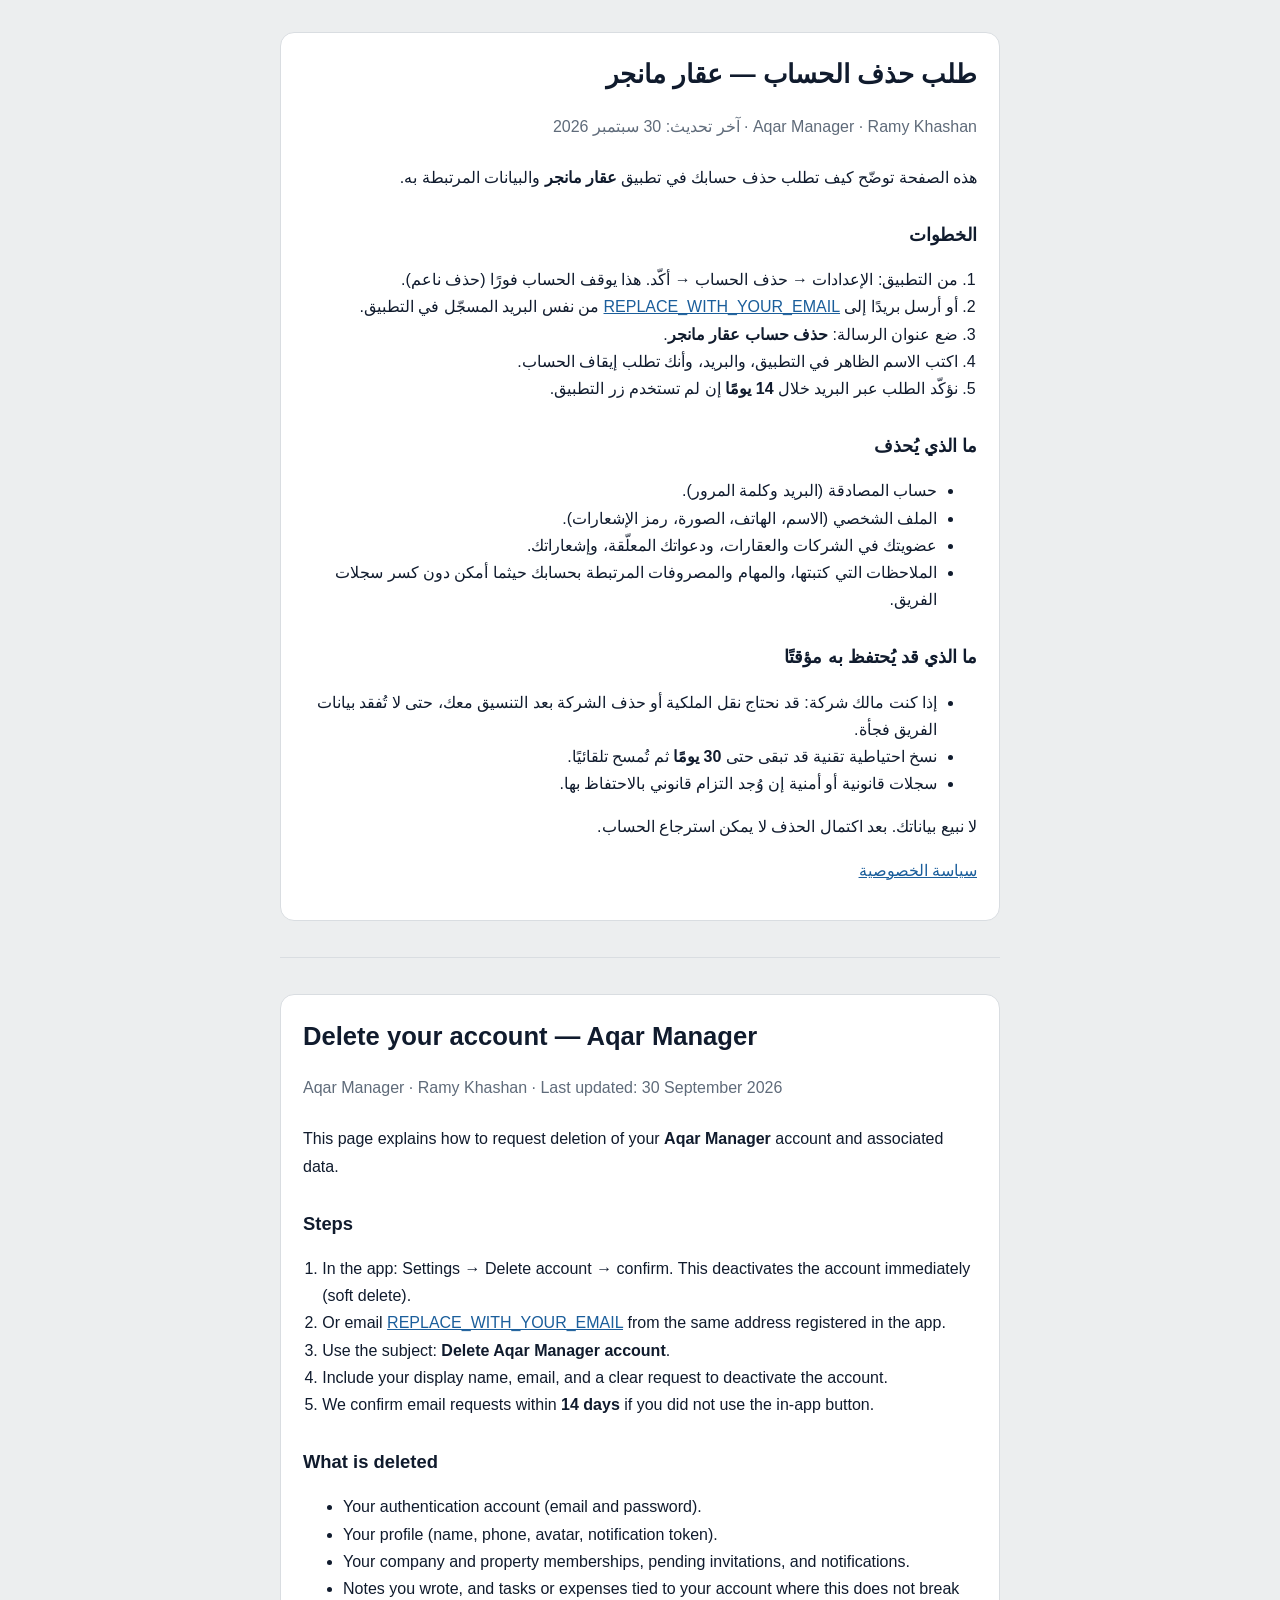
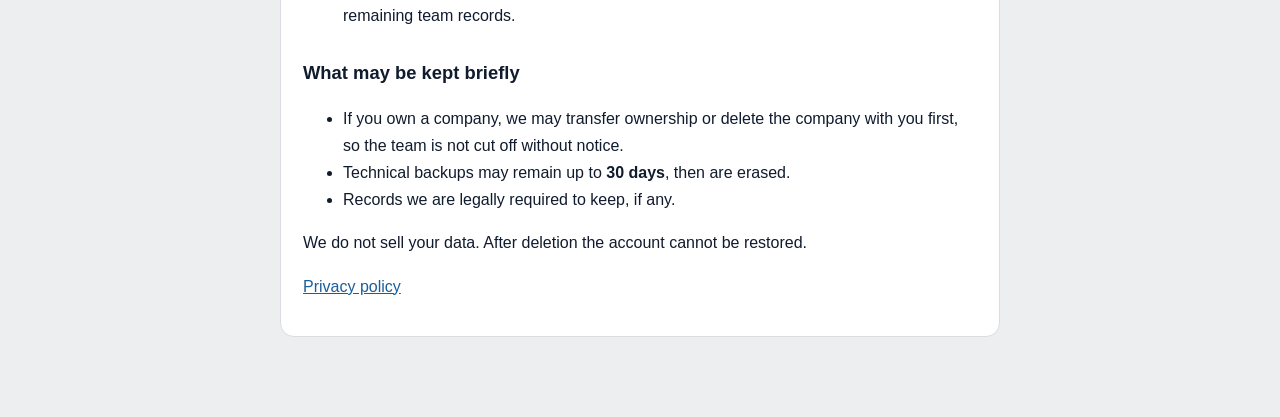
==== delete-account.html @ 36ac996d "Upload aqar manager documents" ====
<!DOCTYPE html>
<html lang="ar" dir="rtl">
<head>
  <meta charset="utf-8" />
  <meta name="viewport" content="width=device-width, initial-scale=1" />
  <title>حذف الحساب — عقار مانجر</title>
  <style>
    :root {
      --ink: #101b2d;
      --muted: #5f6b7a;
      --line: #d9dde1;
      --bg: #eceeef;
      --accent: #1b5e9b;
    }
    * { box-sizing: border-box; }
    body {
      margin: 0;
      font-family: "IBM Plex Sans Arabic", "Segoe UI", Tahoma, sans-serif;
      background: var(--bg);
      color: var(--ink);
      line-height: 1.7;
    }
    main { max-width: 760px; margin: 0 auto; padding: 32px 20px 64px; }
    h1 { font-size: 1.6rem; margin: 0 0 8px; }
    h2 { font-size: 1.15rem; margin: 28px 0 8px; }
    .meta { color: var(--muted); margin-bottom: 24px; }
    section {
      background: #fff;
      border: 1px solid var(--line);
      border-radius: 14px;
      padding: 20px 22px;
      margin-bottom: 16px;
    }
    ol { padding-right: 1.2rem; }
    a { color: var(--accent); }
    hr { border: 0; border-top: 1px solid var(--line); margin: 36px 0; }
    .en { direction: ltr; text-align: left; }
    .en ol { padding-left: 1.2rem; padding-right: 0; }
  </style>
</head>
<body>
  <main>
    <section>
      <h1>طلب حذف الحساب — عقار مانجر</h1>
      <p class="meta">Aqar Manager · Ramy Khashan · آخر تحديث: 30 سبتمبر 2026</p>
      <p>هذه الصفحة توضّح كيف تطلب حذف حسابك في تطبيق <strong>عقار مانجر</strong> والبيانات المرتبطة به.</p>

      <h2>الخطوات</h2>
      <ol>
        <li>من التطبيق: الإعدادات → حذف الحساب → أكّد. هذا يوقف الحساب فورًا (حذف ناعم).</li>
        <li>أو أرسل بريدًا إلى <a href="mailto:REPLACE_WITH_YOUR_EMAIL">REPLACE_WITH_YOUR_EMAIL</a> من نفس البريد المسجّل في التطبيق.</li>
        <li>ضع عنوان الرسالة: <strong>حذف حساب عقار مانجر</strong>.</li>
        <li>اكتب الاسم الظاهر في التطبيق، والبريد، وأنك تطلب إيقاف الحساب.</li>
        <li>نؤكّد الطلب عبر البريد خلال <strong>14 يومًا</strong> إن لم تستخدم زر التطبيق.</li>
      </ol>

      <h2>ما الذي يُحذف</h2>
      <ul>
        <li>حساب المصادقة (البريد وكلمة المرور).</li>
        <li>الملف الشخصي (الاسم، الهاتف، الصورة، رمز الإشعارات).</li>
        <li>عضويتك في الشركات والعقارات، ودعواتك المعلّقة، وإشعاراتك.</li>
        <li>الملاحظات التي كتبتها، والمهام والمصروفات المرتبطة بحسابك حيثما أمكن دون كسر سجلات الفريق.</li>
      </ul>

      <h2>ما الذي قد يُحتفظ به مؤقتًا</h2>
      <ul>
        <li>إذا كنت مالك شركة: قد نحتاج نقل الملكية أو حذف الشركة بعد التنسيق معك، حتى لا تُفقد بيانات الفريق فجأة.</li>
        <li>نسخ احتياطية تقنية قد تبقى حتى <strong>30 يومًا</strong> ثم تُمسح تلقائيًا.</li>
        <li>سجلات قانونية أو أمنية إن وُجد التزام قانوني بالاحتفاظ بها.</li>
      </ul>
      <p>لا نبيع بياناتك. بعد اكتمال الحذف لا يمكن استرجاع الحساب.</p>
      <p><a href="privacy.html">سياسة الخصوصية</a></p>
    </section>

    <hr />

    <section class="en" lang="en">
      <h1>Delete your account — Aqar Manager</h1>
      <p class="meta">Aqar Manager · Ramy Khashan · Last updated: 30 September 2026</p>
      <p>This page explains how to request deletion of your <strong>Aqar Manager</strong> account and associated data.</p>

      <h2>Steps</h2>
      <ol>
        <li>In the app: Settings → Delete account → confirm. This deactivates the account immediately (soft delete).</li>
        <li>Or email <a href="mailto:REPLACE_WITH_YOUR_EMAIL">REPLACE_WITH_YOUR_EMAIL</a> from the same address registered in the app.</li>
        <li>Use the subject: <strong>Delete Aqar Manager account</strong>.</li>
        <li>Include your display name, email, and a clear request to deactivate the account.</li>
        <li>We confirm email requests within <strong>14 days</strong> if you did not use the in-app button.</li>
      </ol>

      <h2>What is deleted</h2>
      <ul>
        <li>Your authentication account (email and password).</li>
        <li>Your profile (name, phone, avatar, notification token).</li>
        <li>Your company and property memberships, pending invitations, and notifications.</li>
        <li>Notes you wrote, and tasks or expenses tied to your account where this does not break remaining team records.</li>
      </ul>

      <h2>What may be kept briefly</h2>
      <ul>
        <li>If you own a company, we may transfer ownership or delete the company with you first, so the team is not cut off without notice.</li>
        <li>Technical backups may remain up to <strong>30 days</strong>, then are erased.</li>
        <li>Records we are legally required to keep, if any.</li>
      </ul>
      <p>We do not sell your data. After deletion the account cannot be restored.</p>
      <p><a href="privacy.html">Privacy policy</a></p>
    </section>
  </main>
</body>
</html>
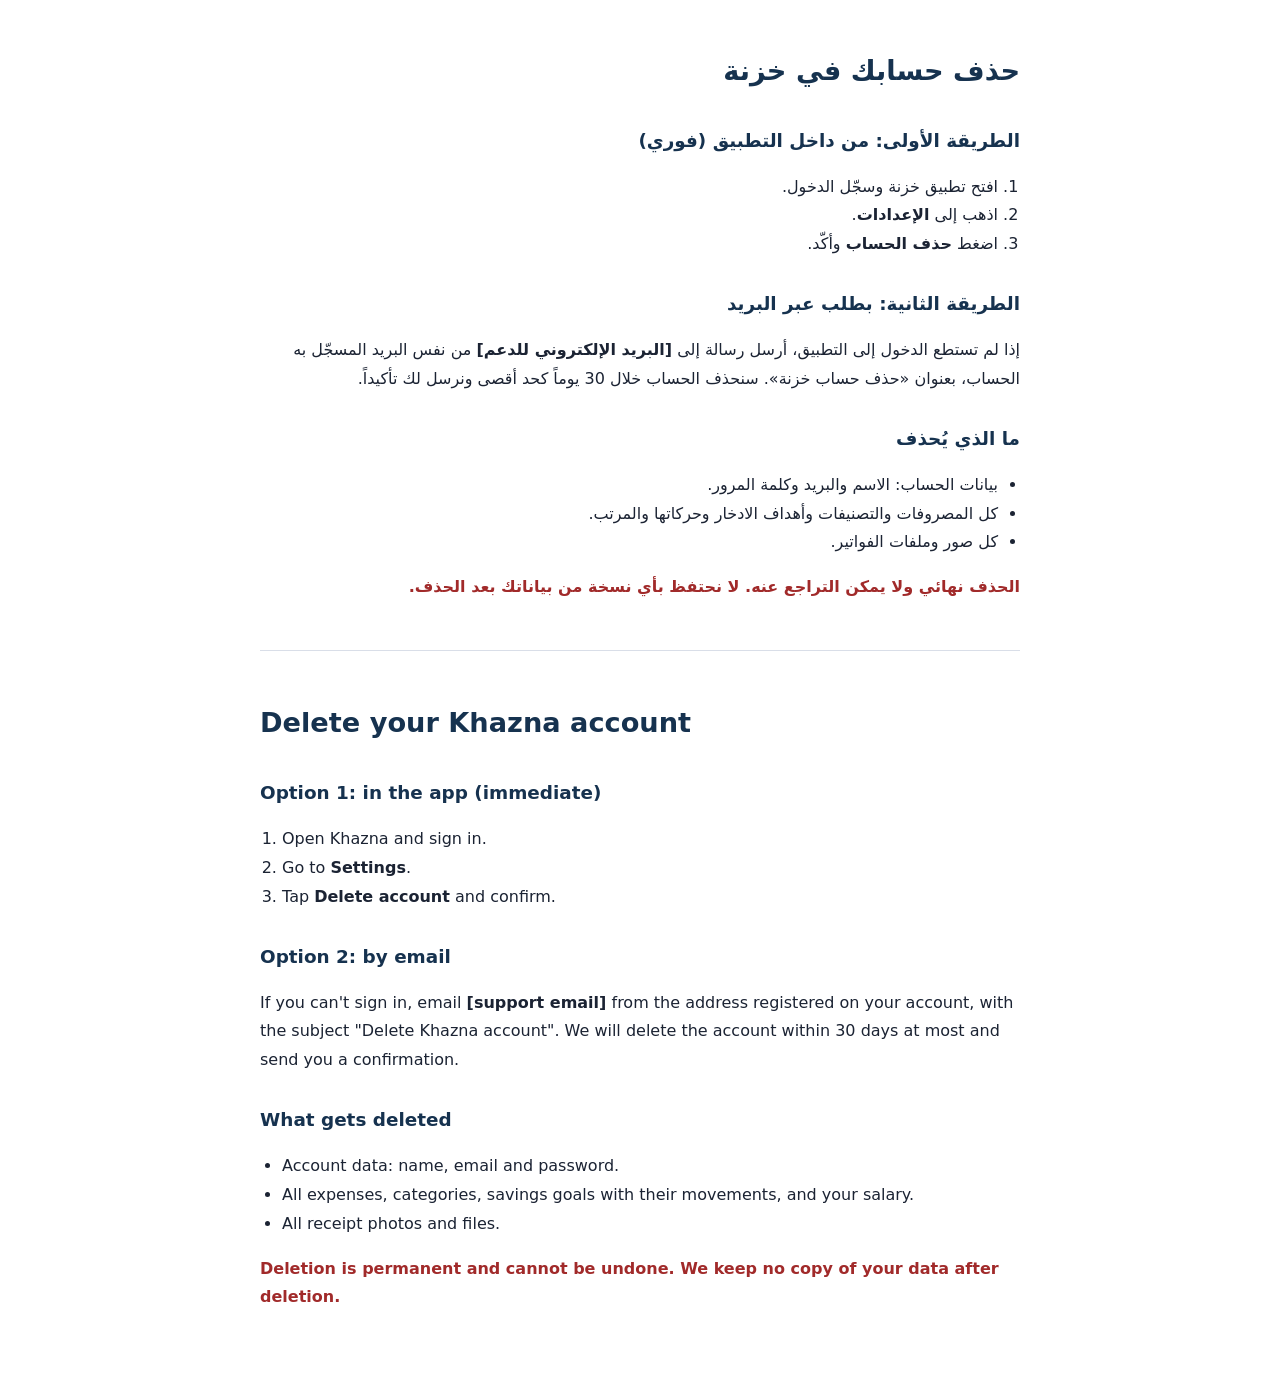
==== commit 532f361d: "Add files via upload" ====
--- a/delete-account.html
+++ b/delete-account.html
@@ -1,110 +1,71 @@
-<!DOCTYPE html>
+<!doctype html>
 <html lang="ar" dir="rtl">
 <head>
-  <meta charset="utf-8" />
-  <meta name="viewport" content="width=device-width, initial-scale=1" />
-  <title>حذف الحساب — عقار مانجر</title>
-  <style>
-    :root {
-      --ink: #101b2d;
-      --muted: #5f6b7a;
-      --line: #d9dde1;
-      --bg: #eceeef;
-      --accent: #1b5e9b;
-    }
-    * { box-sizing: border-box; }
-    body {
-      margin: 0;
-      font-family: "IBM Plex Sans Arabic", "Segoe UI", Tahoma, sans-serif;
-      background: var(--bg);
-      color: var(--ink);
-      line-height: 1.7;
-    }
-    main { max-width: 760px; margin: 0 auto; padding: 32px 20px 64px; }
-    h1 { font-size: 1.6rem; margin: 0 0 8px; }
-    h2 { font-size: 1.15rem; margin: 28px 0 8px; }
-    .meta { color: var(--muted); margin-bottom: 24px; }
-    section {
-      background: #fff;
-      border: 1px solid var(--line);
-      border-radius: 14px;
-      padding: 20px 22px;
-      margin-bottom: 16px;
-    }
-    ol { padding-right: 1.2rem; }
-    a { color: var(--accent); }
-    hr { border: 0; border-top: 1px solid var(--line); margin: 36px 0; }
-    .en { direction: ltr; text-align: left; }
-    .en ol { padding-left: 1.2rem; padding-right: 0; }
-  </style>
+<meta charset="utf-8">
+<meta name="viewport" content="width=device-width, initial-scale=1">
+<title>حذف الحساب - خزنة | Delete your Khazna account</title>
+<style>
+  :root { --ink:#1b2333; --muted:#5b6577; --brand:#16324F; --line:#d9dee8; --bg:#ffffff; --warn:#a12a2a; }
+  @media (prefers-color-scheme: dark) { :root { --ink:#e6e9ef; --muted:#9aa4b5; --brand:#8DB8E8; --line:#2c3443; --bg:#121722; --warn:#f08a8a; } }
+  body { margin:0; background:var(--bg); color:var(--ink); font-family: system-ui, -apple-system, "Segoe UI", Tahoma, sans-serif; line-height:1.8; }
+  main { max-width: 760px; margin: 0 auto; padding: 24px 16px 64px; }
+  h1 { color: var(--brand); font-size: 1.7rem; }
+  h2 { color: var(--brand); font-size: 1.15rem; margin-top: 28px; }
+  .warn { color: var(--warn); font-weight: 700; }
+  hr { border: 0; border-top: 1px solid var(--line); margin: 48px 0; }
+  [lang="en"] { direction: ltr; text-align: left; }
+  ol, ul { padding-inline-start: 22px; }
+</style>
 </head>
 <body>
-  <main>
-    <section>
-      <h1>طلب حذف الحساب — عقار مانجر</h1>
-      <p class="meta">Aqar Manager · Ramy Khashan · آخر تحديث: 30 سبتمبر 2026</p>
-      <p>هذه الصفحة توضّح كيف تطلب حذف حسابك في تطبيق <strong>عقار مانجر</strong> والبيانات المرتبطة به.</p>
+<main>
 
-      <h2>الخطوات</h2>
-      <ol>
-        <li>من التطبيق: الإعدادات → حذف الحساب → أكّد. هذا يوقف الحساب فورًا (حذف ناعم).</li>
-        <li>أو أرسل بريدًا إلى <a href="mailto:REPLACE_WITH_YOUR_EMAIL">REPLACE_WITH_YOUR_EMAIL</a> من نفس البريد المسجّل في التطبيق.</li>
-        <li>ضع عنوان الرسالة: <strong>حذف حساب عقار مانجر</strong>.</li>
-        <li>اكتب الاسم الظاهر في التطبيق، والبريد، وأنك تطلب إيقاف الحساب.</li>
-        <li>نؤكّد الطلب عبر البريد خلال <strong>14 يومًا</strong> إن لم تستخدم زر التطبيق.</li>
-      </ol>
+<section lang="ar" dir="rtl">
+  <h1>حذف حسابك في خزنة</h1>
 
-      <h2>ما الذي يُحذف</h2>
-      <ul>
-        <li>حساب المصادقة (البريد وكلمة المرور).</li>
-        <li>الملف الشخصي (الاسم، الهاتف، الصورة، رمز الإشعارات).</li>
-        <li>عضويتك في الشركات والعقارات، ودعواتك المعلّقة، وإشعاراتك.</li>
-        <li>الملاحظات التي كتبتها، والمهام والمصروفات المرتبطة بحسابك حيثما أمكن دون كسر سجلات الفريق.</li>
-      </ul>
+  <h2>الطريقة الأولى: من داخل التطبيق (فوري)</h2>
+  <ol>
+    <li>افتح تطبيق خزنة وسجّل الدخول.</li>
+    <li>اذهب إلى <b>الإعدادات</b>.</li>
+    <li>اضغط <b>حذف الحساب</b> وأكّد.</li>
+  </ol>
 
-      <h2>ما الذي قد يُحتفظ به مؤقتًا</h2>
-      <ul>
-        <li>إذا كنت مالك شركة: قد نحتاج نقل الملكية أو حذف الشركة بعد التنسيق معك، حتى لا تُفقد بيانات الفريق فجأة.</li>
-        <li>نسخ احتياطية تقنية قد تبقى حتى <strong>30 يومًا</strong> ثم تُمسح تلقائيًا.</li>
-        <li>سجلات قانونية أو أمنية إن وُجد التزام قانوني بالاحتفاظ بها.</li>
-      </ul>
-      <p>لا نبيع بياناتك. بعد اكتمال الحذف لا يمكن استرجاع الحساب.</p>
-      <p><a href="privacy.html">سياسة الخصوصية</a></p>
-    </section>
+  <h2>الطريقة الثانية: بطلب عبر البريد</h2>
+  <p>إذا لم تستطع الدخول إلى التطبيق، أرسل رسالة إلى <b>[البريد الإلكتروني للدعم]</b> من نفس البريد المسجّل به الحساب، بعنوان «حذف حساب خزنة». سنحذف الحساب خلال 30 يوماً كحد أقصى ونرسل لك تأكيداً.</p>
 
-    <hr />
+  <h2>ما الذي يُحذف</h2>
+  <ul>
+    <li>بيانات الحساب: الاسم والبريد وكلمة المرور.</li>
+    <li>كل المصروفات والتصنيفات وأهداف الادخار وحركاتها والمرتب.</li>
+    <li>كل صور وملفات الفواتير.</li>
+  </ul>
+  <p class="warn">الحذف نهائي ولا يمكن التراجع عنه. لا نحتفظ بأي نسخة من بياناتك بعد الحذف.</p>
+</section>
 
-    <section class="en" lang="en">
-      <h1>Delete your account — Aqar Manager</h1>
-      <p class="meta">Aqar Manager · Ramy Khashan · Last updated: 30 September 2026</p>
-      <p>This page explains how to request deletion of your <strong>Aqar Manager</strong> account and associated data.</p>
+<hr>
 
-      <h2>Steps</h2>
-      <ol>
-        <li>In the app: Settings → Delete account → confirm. This deactivates the account immediately (soft delete).</li>
-        <li>Or email <a href="mailto:REPLACE_WITH_YOUR_EMAIL">REPLACE_WITH_YOUR_EMAIL</a> from the same address registered in the app.</li>
-        <li>Use the subject: <strong>Delete Aqar Manager account</strong>.</li>
-        <li>Include your display name, email, and a clear request to deactivate the account.</li>
-        <li>We confirm email requests within <strong>14 days</strong> if you did not use the in-app button.</li>
-      </ol>
+<section lang="en" dir="ltr">
+  <h1>Delete your Khazna account</h1>
 
-      <h2>What is deleted</h2>
-      <ul>
-        <li>Your authentication account (email and password).</li>
-        <li>Your profile (name, phone, avatar, notification token).</li>
-        <li>Your company and property memberships, pending invitations, and notifications.</li>
-        <li>Notes you wrote, and tasks or expenses tied to your account where this does not break remaining team records.</li>
-      </ul>
+  <h2>Option 1: in the app (immediate)</h2>
+  <ol>
+    <li>Open Khazna and sign in.</li>
+    <li>Go to <b>Settings</b>.</li>
+    <li>Tap <b>Delete account</b> and confirm.</li>
+  </ol>
 
-      <h2>What may be kept briefly</h2>
-      <ul>
-        <li>If you own a company, we may transfer ownership or delete the company with you first, so the team is not cut off without notice.</li>
-        <li>Technical backups may remain up to <strong>30 days</strong>, then are erased.</li>
-        <li>Records we are legally required to keep, if any.</li>
-      </ul>
-      <p>We do not sell your data. After deletion the account cannot be restored.</p>
-      <p><a href="privacy.html">Privacy policy</a></p>
-    </section>
-  </main>
+  <h2>Option 2: by email</h2>
+  <p>If you can't sign in, email <b>[support email]</b> from the address registered on your account, with the subject "Delete Khazna account". We will delete the account within 30 days at most and send you a confirmation.</p>
+
+  <h2>What gets deleted</h2>
+  <ul>
+    <li>Account data: name, email and password.</li>
+    <li>All expenses, categories, savings goals with their movements, and your salary.</li>
+    <li>All receipt photos and files.</li>
+  </ul>
+  <p class="warn">Deletion is permanent and cannot be undone. We keep no copy of your data after deletion.</p>
+</section>
+
+</main>
 </body>
 </html>
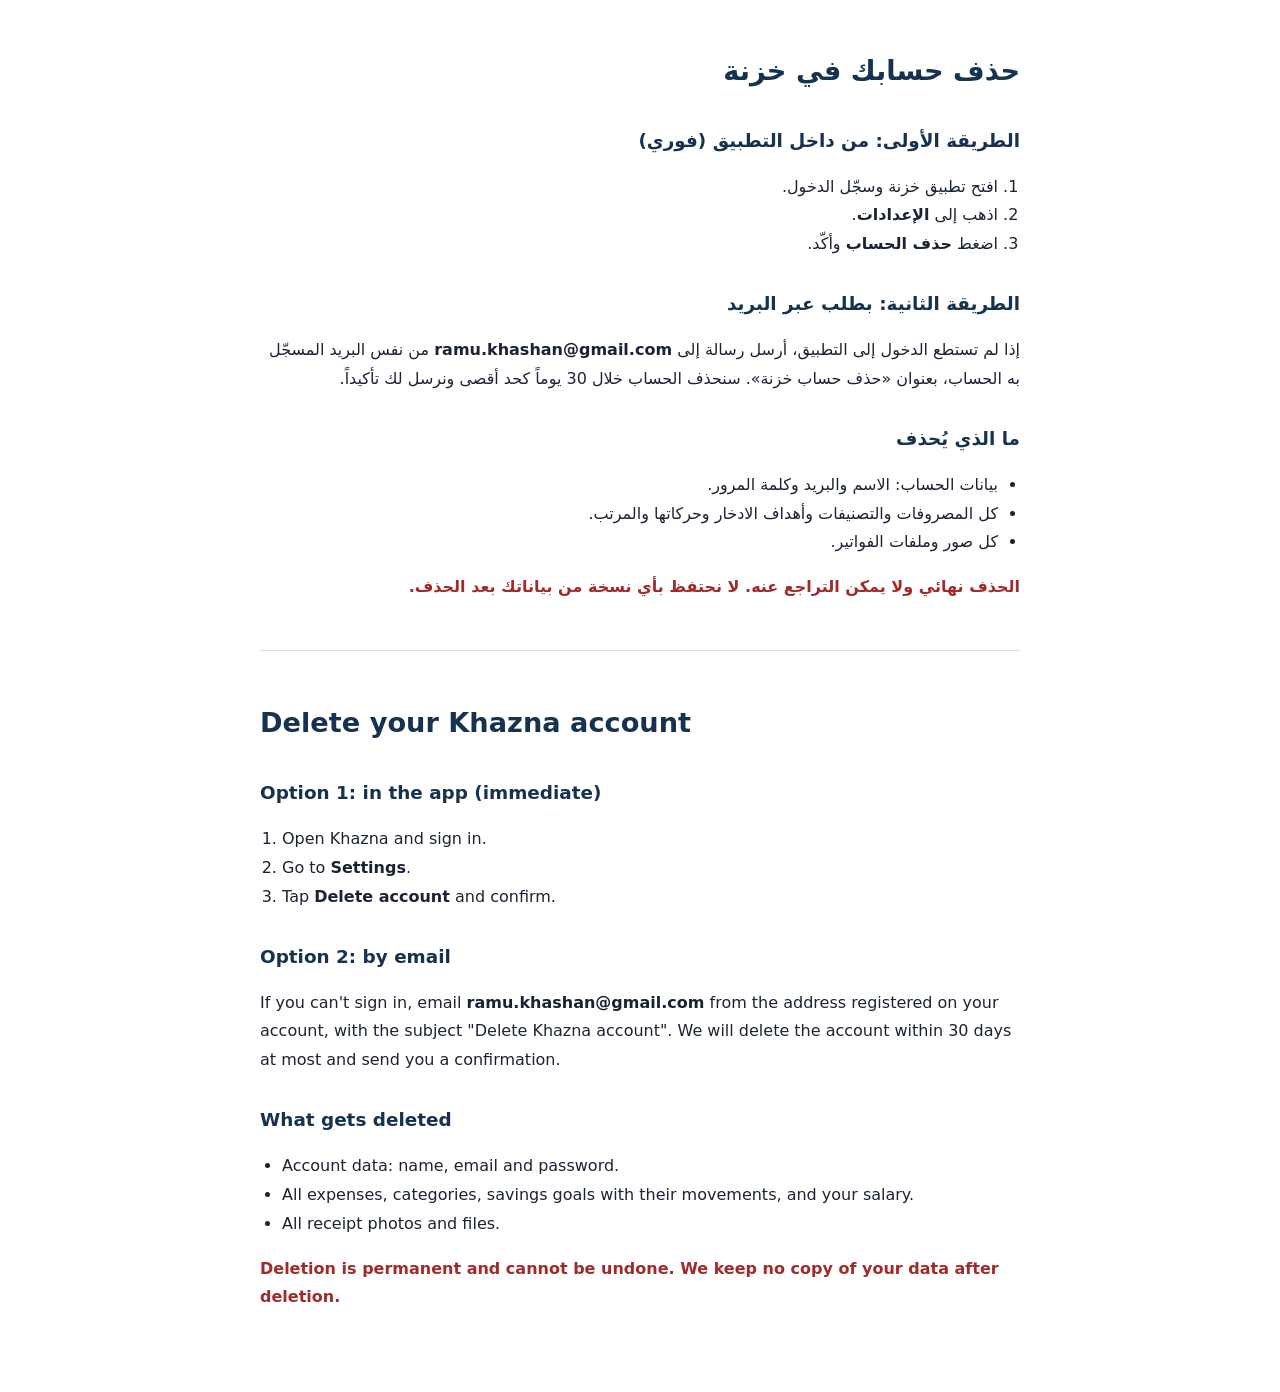
==== commit f355d818: "Update delete-account.html" ====
--- a/delete-account.html
+++ b/delete-account.html
@@ -31,7 +31,7 @@
   </ol>
 
   <h2>الطريقة الثانية: بطلب عبر البريد</h2>
-  <p>إذا لم تستطع الدخول إلى التطبيق، أرسل رسالة إلى <b>[البريد الإلكتروني للدعم]</b> من نفس البريد المسجّل به الحساب، بعنوان «حذف حساب خزنة». سنحذف الحساب خلال 30 يوماً كحد أقصى ونرسل لك تأكيداً.</p>
+  <p>إذا لم تستطع الدخول إلى التطبيق، أرسل رسالة إلى <b>ramu.khashan@gmail.com</b> من نفس البريد المسجّل به الحساب، بعنوان «حذف حساب خزنة». سنحذف الحساب خلال 30 يوماً كحد أقصى ونرسل لك تأكيداً.</p>
 
   <h2>ما الذي يُحذف</h2>
   <ul>
@@ -55,7 +55,7 @@
   </ol>
 
   <h2>Option 2: by email</h2>
-  <p>If you can't sign in, email <b>[support email]</b> from the address registered on your account, with the subject "Delete Khazna account". We will delete the account within 30 days at most and send you a confirmation.</p>
+  <p>If you can't sign in, email <b>ramu.khashan@gmail.com</b> from the address registered on your account, with the subject "Delete Khazna account". We will delete the account within 30 days at most and send you a confirmation.</p>
 
   <h2>What gets deleted</h2>
   <ul>
